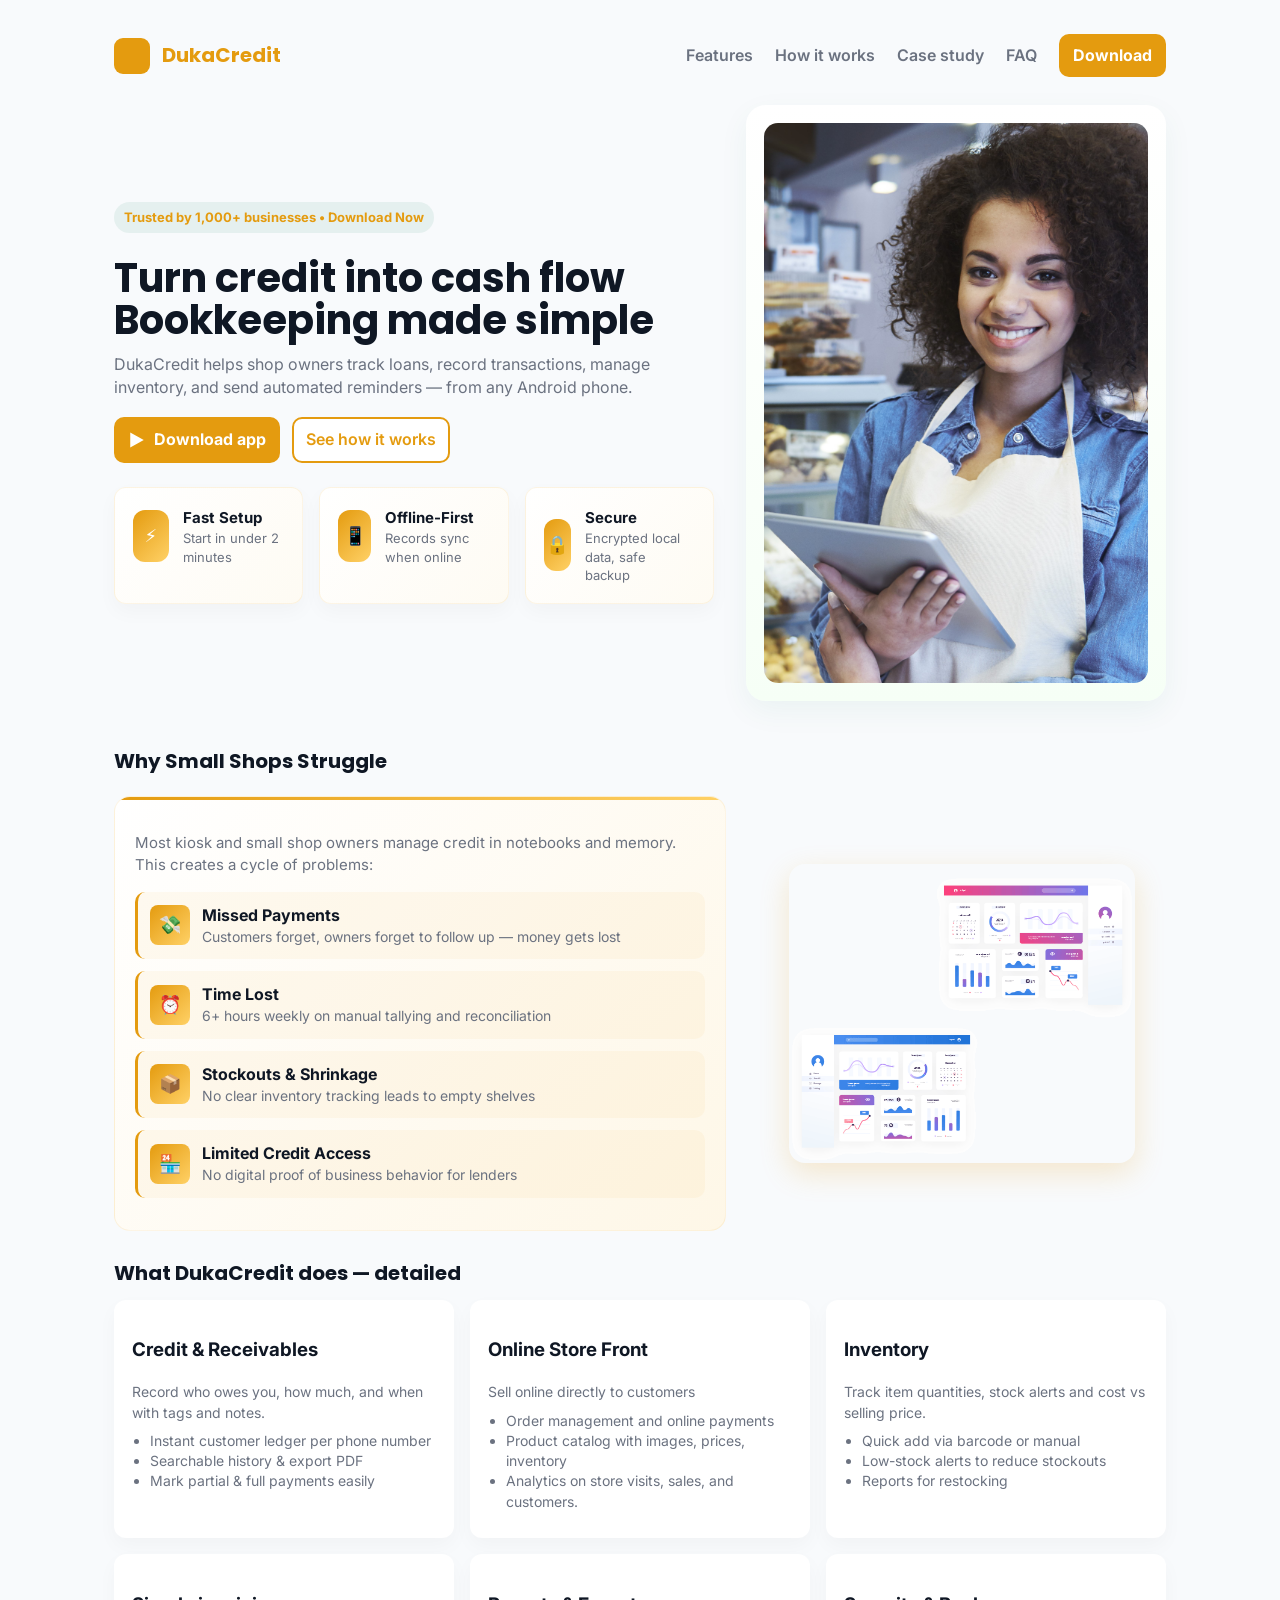
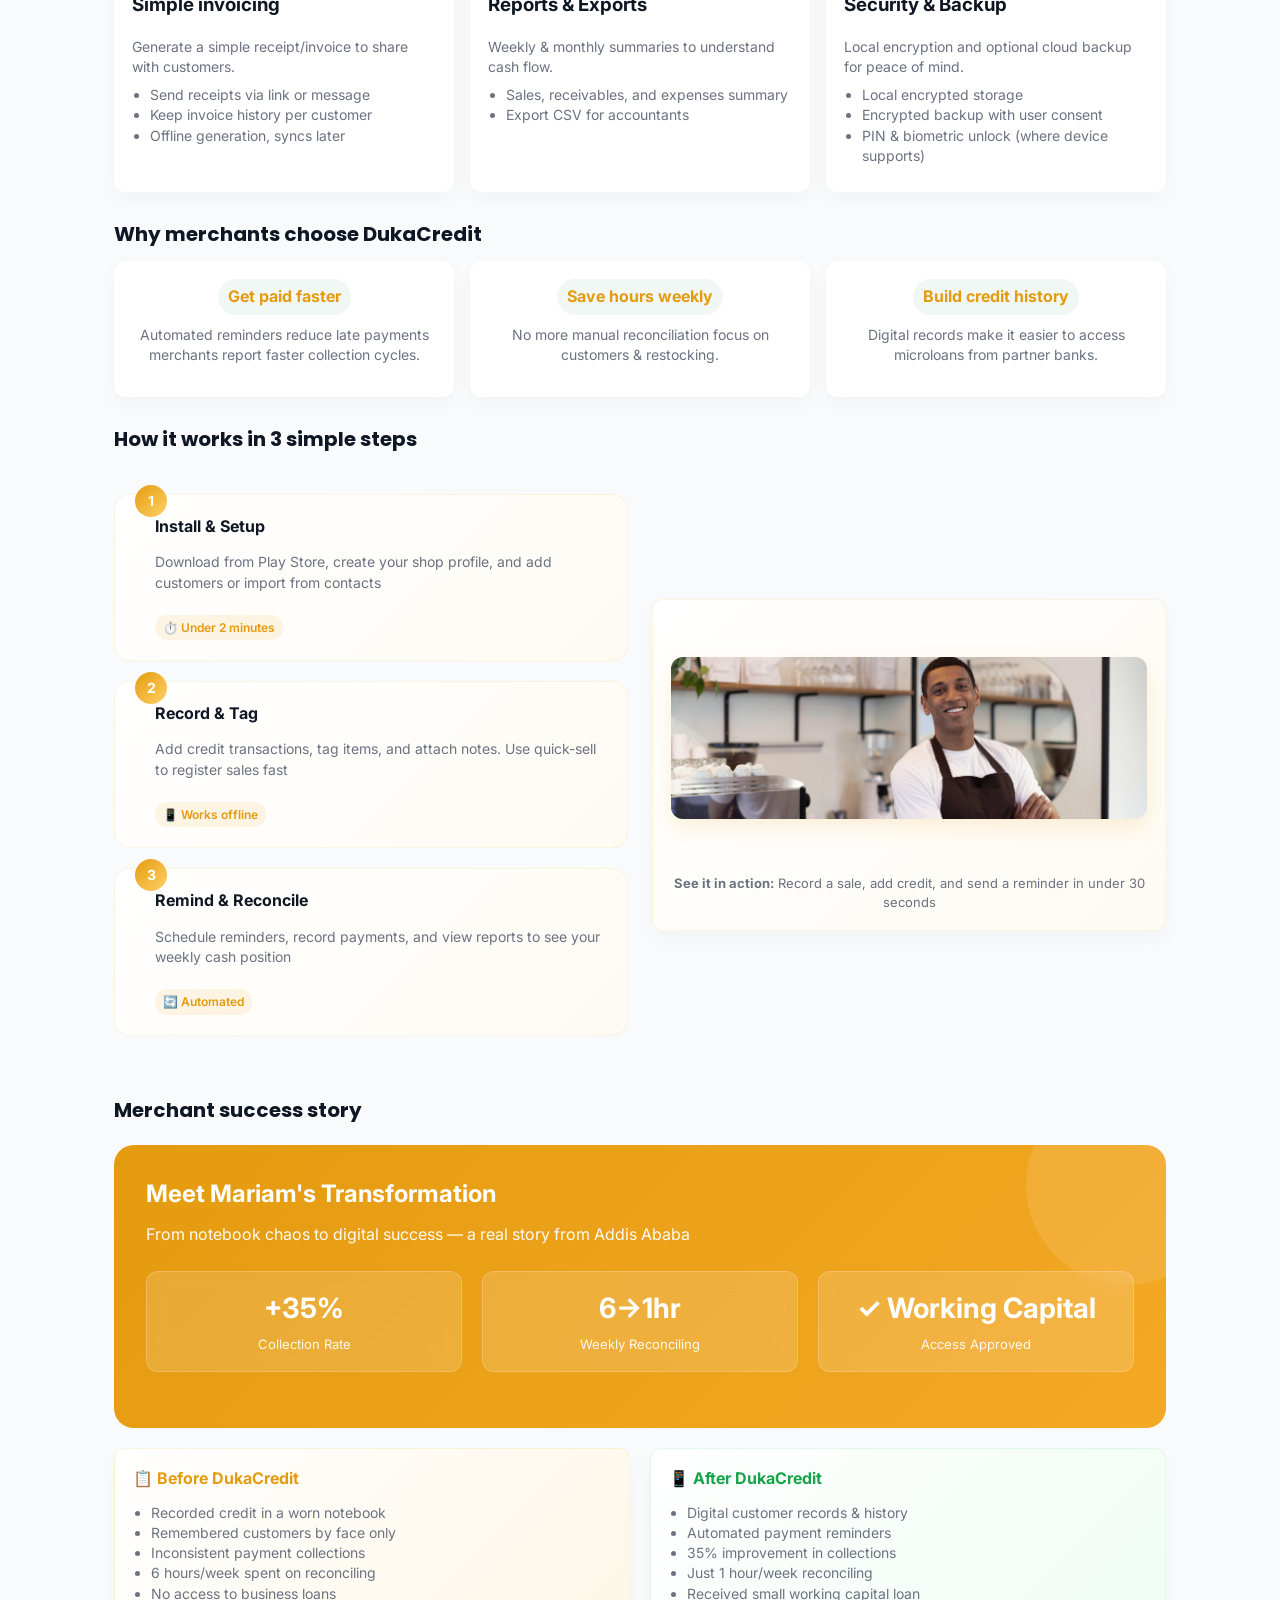
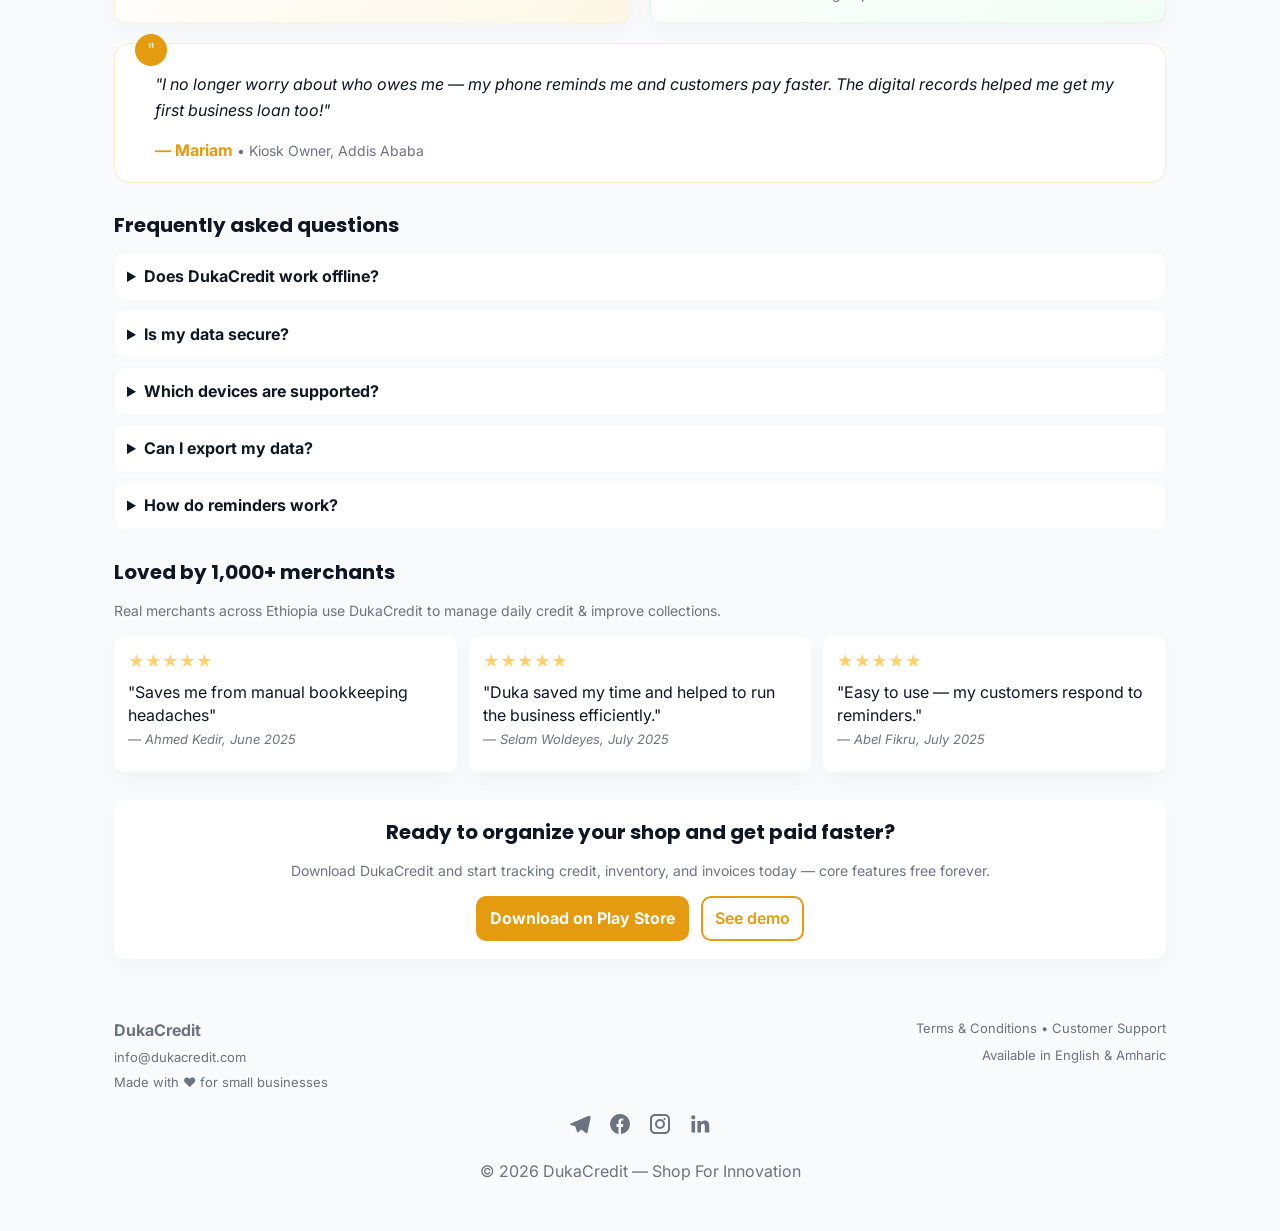
==== index.html @ 876d78b9 "index.html" ====
<!doctype html>
<html lang="en">
<head>
<meta charset="utf-8" />
<title> Duka Credit | Empowering Small Businesses </title>

<meta charset="utf-8">
<meta name="viewport" content="width=device-width, initial-scale=1.0">
<meta property="og:url" content="https://www.dukacredit.com" />
<meta property="og:type" content="website" />
        
<link rel="icon" type="image/png" href="images/base_logo.png">


<meta name="description" content="DukaCredit helps small shop owners track credit, manage inventory, and get paid faster. Free forever — designed for African micro and small businesses." />
<link rel="preconnect" href="https://fonts.gstatic.com" crossorigin>
<link href="https://fonts.googleapis.com/css2?family=Inter:wght@300;400;600&family=Poppins:wght@600;700&display=swap" rel="stylesheet">

<style>
  :root{
    --brand:#E49B0F;
    --accent:#FFD166;
    --dark:#0F1724;
    --muted:#6B7280;
    --bg:#F8FAFC;
    --card:#FFFFFF;
    --radius:12px;
    --max:1100px;
  }
  *{box-sizing:border-box}
  html,body{height:100%}
  body{font-family:Inter,system-ui,-apple-system,"Segoe UI",Roboto,Helvetica,Arial; margin:0; background:var(--bg); color:var(--dark); -webkit-font-smoothing:antialiased; line-height:1.45}
  .wrap{max-width:var(--max);margin:0 auto;padding:24px;}
  header{display:flex;align-items:center;justify-content:space-between;padding:10px 0;gap:12px}
  .logo{display:flex;gap:12px;align-items:center;font-family:Poppins,Inter;font-weight:700;color:var(--brand);font-size:20px}
  nav a{margin-left:18px;color:var(--muted);text-decoration:none;font-weight:600}
  .cta{background:var(--brand);color:white;padding:10px 14px;border-radius:10px;text-decoration:none;font-weight:700;display:inline-flex;align-items:center;gap:8px}
  .soft-cta{border:2px solid var(--brand);padding:9px 12px;border-radius:10px;background:white;color:var(--brand);text-decoration:none;font-weight:600}
  /* Hero */
  .hero{display:grid;grid-template-columns:1fr 420px;gap:32px;align-items:center;padding:18px 0}
  .eyebrow{display:inline-block;background:rgba(11,122,91,0.08);color:var(--brand);padding:6px 10px;border-radius:999px;font-weight:700;margin-bottom:16px;font-size:13px}
  h1{font-family:Poppins,Inter;font-size:40px;margin:8px 0 12px;line-height:1.05;color:var(--dark)}
  p.lead{color:var(--muted);margin:0 0 18px;font-size:16px}
  .actions{display:flex;gap:12px;flex-wrap:wrap}
  .phone-mock{background:linear-gradient(180deg,#fff,#f6fff6);border-radius:20px;padding:18px;box-shadow:0 10px 30px rgba(11,122,91,0.06);display:flex;justify-content:center;align-items:center}
  .screenshot{width:460px;height:560px;background:url('2.jpg') center/cover no-repeat;border-radius:14px}
  /* Grid utilities */
  .grid-3{display:grid;grid-template-columns:repeat(3,1fr);gap:16px}
  .card{background:var(--card);padding:18px;border-radius:12px;box-shadow:0 8px 20px rgba(15,23,36,0.03)}
  /* Enhanced feature highlights */
  .card:hover {
    transform: translateY(-2px);
    box-shadow: 0 12px 30px rgba(228,155,15,0.1);
  }
  .muted{color:var(--muted);font-size:14px}

  /* Enhanced Pain Section */
  .pain{display:flex;gap:32px;align-items:stretch;margin:20px 0}
  .pain .list{flex:1.2}
  .pain .visual{flex:0.8;display:flex;align-items:center;justify-content:center;position:relative}
  .pain-card{
    background:linear-gradient(135deg, #fff 0%, #fef7e7 100%);
    border:1px solid rgba(228,155,15,0.1);
    border-radius:16px;
    padding:20px;
    position:relative;
    overflow:hidden;
  }
  .pain-card::before{
    content:'';
    position:absolute;
    top:0;
    left:0;
    right:0;
    height:3px;
    background:linear-gradient(135deg, var(--brand) 0%, var(--accent) 100%);
  }
  .pain-stat{
    display:flex;
    align-items:center;
    gap:12px;
    margin:12px 0;
    padding:12px;
    background:rgba(228,155,15,0.05);
    border-radius:10px;
    border-left:3px solid var(--brand);
  }
  .pain-icon{
    width:40px;
    height:40px;
    border-radius:8px;
    background:linear-gradient(135deg, var(--brand) 0%, var(--accent) 100%);
    display:flex;
    align-items:center;
    justify-content:center;
    color:white;
    font-weight:bold;
    font-size:18px;
  }

  /* Enhanced How it Works */
  .how-step{
    position:relative;
    margin:20px 0;
    padding:20px;
    background:linear-gradient(135deg, #fff 0%, #fefbf3 100%);
    border-radius:16px;
    border:1px solid rgba(228,155,15,0.1);
    transition:all 0.3s ease;
  }
  .how-step:hover{
    transform:translateY(-2px);
    box-shadow:0 12px 30px rgba(228,155,15,0.1);
  }
  .step-number{
    position:absolute;
    top:-10px;
    left:20px;
    width:32px;
    height:32px;
    background:linear-gradient(135deg, var(--brand) 0%, var(--accent) 100%);
    border-radius:50%;
    display:flex;
    align-items:center;
    justify-content:center;
    color:white;
    font-weight:bold;
    font-size:14px;
  }
  .step-content{
    margin-left:20px;
  }
  .step-time{
    display:inline-block;
    background:rgba(228,155,15,0.1);
    color:var(--brand);
    padding:4px 8px;
    border-radius:12px;
    font-size:12px;
    font-weight:600;
    margin-top:8px;
  }

  /* Enhanced Success Story */
  .success-hero{
    background:linear-gradient(135deg, var(--brand) 0%, #f4a825 100%);
    color:white;
    border-radius:20px;
    padding:32px;
    margin:20px 0;
    position:relative;
    overflow:hidden;
  }
  .success-hero::before{
    content:'';
    position:absolute;
    top:0;
    right:0;
    width:200px;
    height:200px;
    background:rgba(255,255,255,0.1);
    border-radius:50%;
    transform:translate(60px, -60px);
  }
  .success-metrics{
    display:grid;
    grid-template-columns:repeat(3,1fr);
    gap:20px;
    margin:24px 0;
  }
  .success-metric{
    text-align:center;
    background:rgba(255,255,255,0.15);
    backdrop-filter:blur(10px);
    border-radius:12px;
    padding:16px;
    border:1px solid rgba(255,255,255,0.2);
  }
  .success-number{
    font-size:28px;
    font-weight:700;
    display:block;
    margin-bottom:4px;
  }
  .success-label{
    font-size:13px;
    opacity:0.9;
  }
  .quote-section{
    background:rgba(255,255,255,0.95);
    color:var(--dark);
    border-radius:16px;
    padding:20px;
    margin:20px 0;
    position:relative;
    border:1px solid rgba(228,155,15,0.2);
  }
  .quote-mark{
    position:absolute;
    top:-10px;
    left:20px;
    width:32px;
    height:32px;
    background:var(--brand);
    border-radius:50%;
    display:flex;
    align-items:center;
    justify-content:center;
    color:white;
    font-size:18px;
  }

  .feature-icon{width:52px;height:52px;border-radius:12px;background:linear-gradient(180deg,rgba(11,122,91,0.08),rgba(255,209,102,0.02));display:flex;align-items:center;justify-content:center;font-weight:700;color:var(--brand)}
  h2{font-family:Poppins,Inter;font-size:20px;margin:0 0 10px}
  ul.clean{padding-left:18px;margin:8px 0}
  /* case study */
  .case{display:grid;grid-template-columns:1fr 1fr;gap:18px;align-items:center}
  .case .metrics{display:flex;gap:12px;flex-wrap:wrap}
  .metric{background:linear-gradient(180deg,#fff,#fff);padding:12px;border-radius:10px;min-width:130px;text-align:center}
  .metric strong{display:block;font-size:20px;color:var(--brand)}
  /* Pricing */
  .pricing{display:grid;grid-template-columns:repeat(3,1fr);gap:14px;margin-top:12px}
  .price-card{border-radius:12px;padding:18px;background:linear-gradient(180deg,#fff,#fff);box-shadow:0 8px 20px rgba(15,23,36,0.03);text-align:center}
  .price {font-size:20px;font-weight:700;color:var(--brand);margin:8px 0}
  /* FAQ */
  .faq{display:grid;gap:8px}
  details{background:var(--card);padding:12px;border-radius:10px;border:1px solid rgba(15,23,36,0.03)}
  /* testimonials & trust */
  .trust{display:flex;gap:12px;align-items:center;flex-wrap:wrap}
  .logo-mini{height:34px;opacity:0.9}
  .testimonials{display:grid;grid-template-columns:repeat(3,1fr);gap:12px;margin-top:12px}
  .review{padding:14px;border-radius:10px;background:linear-gradient(180deg,#fff,#fff);box-shadow:0 8px 20px rgba(15,23,36,0.03)}
  /* footer */
  footer{margin-top:36px;padding:24px 0;color:var(--muted)}
  .footer-grid{display:flex;justify-content:space-between;gap:20px;flex-wrap:wrap}
  .small{font-size:13px}
  /* utility */
  .center{text-align:center}
  .pill{display:inline-flex;gap:10px;align-items:center;padding:6px 10px;border-radius:999px;background:rgba(11,122,91,0.06);color:var(--brand);font-weight:700}
  @media (max-width:1100px){:root{--max:940px}}
  @media (max-width:880px){
    .hero{grid-template-columns:1fr; text-align:center}
    nav{display:none}
    .phone-mock{margin:0 auto}
    .grid-3{grid-template-columns:1fr}
    .case{grid-template-columns:1fr}
    .pricing{grid-template-columns:1fr}
    .testimonials{grid-template-columns:1fr}
    .trust{justify-content:center}
    .pain{flex-direction:column;gap:20px}
    .success-metrics{grid-template-columns:1fr;gap:12px}
    .how-step{margin:16px 0}
  }
  /* focus styles */
  a:focus, button:focus {outline:3px solid rgba(11,122,91,0.14);outline-offset:2px}
</style>
</head>
<body>
  <div class="wrap">
    <header>
      <div class="logo" aria-label="DukaCredit brand">
        <svg width="36" height="36" viewBox="0 0 24 24" fill="none" aria-hidden><rect rx="6" width="24" height="24" fill="var(--brand)"/></svg>
        DukaCredit
      </div>

      <nav aria-label="Primary navigation">
        <a href="#features">Features</a>
        <a href="#how">How it works</a>
        <a href="#case">Case study</a>
        <a href="#faq">FAQ</a>
        <a class="cta" href="https://play.google.com/store/apps/details?id=com.dukafi.dukacredit" data-playstore>Download</a>
      </nav>
    </header>

    <!-- HERO -->
    <main role="main">
      <section class="hero" aria-labelledby="hero-heading">
        <div>
          <div class="eyebrow">Trusted by 1,000+ businesses • Download Now</div>
          <h1 id="hero-heading">Turn credit into cash flow  Bookkeeping made simple</h1>
          <p class="lead">DukaCredit helps shop owners track loans, record transactions, manage inventory, and send automated reminders — from any Android phone.</p>
          <div class="actions" role="group" aria-label="Primary CTAs">
            <a class="cta" href="https://play.google.com/store/apps/details?id=com.dukafi.dukacredit" data-playstore aria-label="Download DukaCredit on Play Store">
              <svg width="18" height="18" viewBox="0 0 24 24" aria-hidden><path fill="#fff" d="M3 2l18 10-18 10V2z"/></svg>
              Download app
            </a>
            <a class="soft-cta" href="https://www.youtube.com/@Dukacredit">See how it works</a>
          </div>

          <!-- Enhanced quick feature highlights -->
          <div style="margin-top:24px" aria-hidden>
            <div class="grid-3">
              <div class="card" style="background:linear-gradient(135deg, #fff 0%, #fefbf3 100%);border:1px solid rgba(228,155,15,0.1);transition:all 0.3s ease">
                <div style="display:flex;gap:14px;align-items:center">
                  <div class="feature-icon" style="background:linear-gradient(135deg, var(--brand) 0%, var(--accent) 100%);color:white;font-size:18px">⚡</div>
                  <div>
                    <strong style="color:var(--dark);font-size:15px">Fast Setup</strong>
                    <div class="muted" style="font-size:13px">Start in under 2 minutes</div>
                  </div>
                </div>
              </div>
              <div class="card" style="background:linear-gradient(135deg, #fff 0%, #fefbf3 100%);border:1px solid rgba(228,155,15,0.1);transition:all 0.3s ease">
                <div style="display:flex;gap:14px;align-items:center">
                  <div class="feature-icon" style="background:linear-gradient(135deg, var(--brand) 0%, var(--accent) 100%);color:white;font-size:18px">📱</div>
                  <div>
                    <strong style="color:var(--dark);font-size:15px">Offline-First</strong>
                    <div class="muted" style="font-size:13px">Records sync when online</div>
                  </div>
                </div>
              </div>
              <div class="card" style="background:linear-gradient(135deg, #fff 0%, #fefbf3 100%);border:1px solid rgba(228,155,15,0.1);transition:all 0.3s ease">
                <div style="display:flex;gap:14px;align-items:center">
                  <div class="feature-icon" style="background:linear-gradient(135deg, var(--brand) 0%, var(--accent) 100%);color:white;font-size:18px">🔒</div>
                  <div>
                    <strong style="color:var(--dark);font-size:15px">Secure</strong>
                    <div class="muted" style="font-size:13px">Encrypted local data, safe backup</div>
                  </div>
                </div>
              </div>
            </div>
          </div>
        </div>

        <aside class="phone-mock" aria-hidden="true">
          <div class="screenshot" role="img" aria-label="DukaCredit mobile screenshot"></div>
        </aside>
      </section>

      <!-- ENHANCED PAIN POINTS -->
      <section style="margin-top:28px" aria-labelledby="pain-heading">
        <h2 id="pain-heading">Why Small Shops Struggle</h2>
        <div class="pain" role="region" aria-label="Problems small shops face">
          <div class="list">
            <div class="pain-card">
              <p class="muted" style="margin-bottom:16px;font-size:15px">Most kiosk and small shop owners manage credit in notebooks and memory. This creates a cycle of problems:</p>
              
              <div class="pain-stat">
                <div class="pain-icon">💸</div>
                <div>
                  <strong>Missed Payments</strong>
                  <div class="muted">Customers forget, owners forget to follow up — money gets lost</div>
                </div>
              </div>

              <div class="pain-stat">
                <div class="pain-icon">⏰</div>
                <div>
                  <strong>Time Lost</strong>
                  <div class="muted">6+ hours weekly on manual tallying and reconciliation</div>
                </div>
              </div>

              <div class="pain-stat">
                <div class="pain-icon">📦</div>
                <div>
                  <strong>Stockouts & Shrinkage</strong>
                  <div class="muted">No clear inventory tracking leads to empty shelves</div>
                </div>
              </div>

              <div class="pain-stat">
                <div class="pain-icon">🏪</div>
                <div>
                  <strong>Limited Credit Access</strong>
                  <div class="muted">No digital proof of business behavior for lenders</div>
                </div>
              </div>
            </div>
          </div>
          <div class="visual">
            <img src="4.png" alt="Illustration of messy ledger" style="max-width:85%;border-radius:16px;box-shadow:0 10px 30px rgba(228,155,15,0.2)">
          </div>
        </div>
      </section>

      <!-- FEATURES (DETAILED) -->
      <section id="features" style="margin-top:28px">
        <h2>What DukaCredit does — detailed</h2>
        <div style="margin-top:12px">
          <div class="grid-3" role="list">
            <div class="card" role="listitem" aria-labelledby="f1">
              <h3 id="f1">Credit & Receivables</h3>
              <div class="muted">Record who owes you, how much, and when with tags and notes.</div>
              <ul class="clean muted">
                <li>Instant customer ledger per phone number</li>
                <li>Searchable history & export PDF</li>
                <li>Mark partial & full payments easily</li>
              </ul>
            </div>

            <div class="card" role="listitem" aria-labelledby="f2">
              <h3 id="f2">Online Store Front</h3>
              <div class="muted"> Sell online directly to customers </div>
              <ul class="clean muted">
                <li>Order management and online payments</li>
                <li>Product catalog with images, prices, inventory</li>
                <li>Analytics on store visits, sales, and customers.</li>
              </ul>
            </div>

            <div class="card" role="listitem" aria-labelledby="f3">
              <h3 id="f3">Inventory</h3>
              <div class="muted">Track item quantities, stock alerts and cost vs selling price.</div>
              <ul class="clean muted">
                <li>Quick add via barcode or manual</li>
                <li>Low-stock alerts to reduce stockouts</li>
                <li>Reports for restocking</li>
              </ul>
            </div>

            <div class="card" role="listitem" aria-labelledby="f4">
              <h3 id="f4">Simple invoicing</h3>
              <div class="muted">Generate a simple receipt/invoice to share with customers.</div>
              <ul class="clean muted">
                <li>Send receipts via link or message</li>
                <li>Keep invoice history per customer</li>
                <li>Offline generation, syncs later</li>
              </ul>
            </div>

            <div class="card" role="listitem" aria-labelledby="f5">
              <h3 id="f5">Reports & Exports</h3>
              <div class="muted">Weekly & monthly summaries to understand cash flow.</div>
              <ul class="clean muted">
                <li>Sales, receivables, and expenses summary</li>
                <li>Export CSV for accountants</li>
              </ul>
            </div>

            <div class="card" role="listitem" aria-labelledby="f6">
              <h3 id="f6">Security & Backup</h3>
              <div class="muted">Local encryption and optional cloud backup for peace of mind.</div>
              <ul class="clean muted">
                <li>Local encrypted storage</li>
                <li>Encrypted backup with user consent</li>
                <li>PIN & biometric unlock (where device supports)</li>
              </ul>
            </div>
          </div>
        </div>
      </section>

      <!-- BENEFITS -->
      <section style="margin-top:28px" aria-labelledby="benefits-heading">
        <h2 id="benefits-heading">Why merchants choose DukaCredit</h2>
        <div style="margin-top:12px" class="grid-3" aria-hidden>
          <div class="card center">
            <div class="pill">Get paid faster</div>
            <p class="muted" style="margin-top:10px">Automated reminders reduce late payments merchants report faster collection cycles.</p>
          </div>
          <div class="card center">
            <div class="pill">Save hours weekly</div>
            <p class="muted" style="margin-top:10px">No more manual reconciliation focus on customers & restocking.</p>
          </div>
          <div class="card center">
            <div class="pill">Build credit history</div>
            <p class="muted" style="margin-top:10px">Digital records make it easier to access microloans from partner banks.</p>
          </div>
        </div>
      </section>

      <!-- ENHANCED HOW IT WORKS -->
      <section id="how" style="margin-top:28px" aria-labelledby="how-heading">
        <h2 id="how-heading">How it works in 3 simple steps</h2>
        <div style="margin-top:20px;display:grid;grid-template-columns:1fr 1fr;gap:24px;align-items:center">
          <div>
            <div class="how-step">
              <div class="step-number">1</div>
              <div class="step-content">
                <strong>Install & Setup</strong>
                <p class="muted">Download from Play Store, create your shop profile, and add customers or import from contacts</p>
                <span class="step-time">⏱️ Under 2 minutes</span>
              </div>
            </div>

            <div class="how-step">
              <div class="step-number">2</div>
              <div class="step-content">
                <strong>Record & Tag</strong>
                <p class="muted">Add credit transactions, tag items, and attach notes. Use quick-sell to register sales fast</p>
                <span class="step-time">📱 Works offline</span>
              </div>
            </div>

            <div class="how-step">
              <div class="step-number">3</div>
              <div class="step-content">
                <strong>Remind & Reconcile</strong>
                <p class="muted">Schedule reminders, record payments, and view reports to see your weekly cash position</p>
                <span class="step-time">🔄 Automated</span>
              </div>
            </div>
          </div>

          <div>
            <div class="card center" style="background:linear-gradient(135deg, #fff 0%, #fefbf3 100%);border:1px solid rgba(228,155,15,0.1);" aria-hidden>
              <div style="height:240px;display:flex;align-items:center;justify-content:center">
                <img src="6.jpg" alt="Demo showing app recording sale, adding credit, and sending reminder" style="max-width:100%;border-radius:12px;box-shadow:0 8px 20px rgba(228,155,15,0.15)">
              </div>
              <div class="muted" style="margin-top:16px;font-size:13px">
                <strong>See it in action:</strong> Record a sale, add credit, and send a reminder in under 30 seconds
              </div>
            </div>
          </div>
        </div>
      </section>

      <!-- ENHANCED SUCCESS STORY -->
      <section id="case" style="margin-top:40px" aria-labelledby="case-heading">
        <h2 id="case-heading">Merchant success story</h2>
        
        <div class="success-hero">
          <h3 style="margin:0 0 12px;font-size:24px">Meet Mariam's Transformation</h3>
          <p style="margin:0 0 20px;opacity:0.95;font-size:16px">From notebook chaos to digital success — a real story from Addis Ababa</p>
          
          <div class="success-metrics">
            <div class="success-metric">
              <span class="success-number">+35%</span>
              <span class="success-label">Collection Rate</span>
            </div>
            <div class="success-metric">
              <span class="success-number">6→1hr</span>
              <span class="success-label">Weekly Reconciling</span>
            </div>
            <div class="success-metric">
              <span class="success-number">✓ Working Capital</span>
              <span class="success-label">Access Approved</span>
            </div>
          </div>
        </div>

        <div style="display:grid;grid-template-columns:1fr 1fr;gap:20px;margin-top:20px">
          <div class="card" style="background:linear-gradient(135deg, #fff 0%, #fef7e7 100%);border:1px solid rgba(228,155,15,0.1);">
            <h4 style="margin:0 0 12px;color:var(--brand)">📋 Before DukaCredit</h4>
            <ul class="clean muted" style="margin:0">
              <li>Recorded credit in a worn notebook</li>
              <li>Remembered customers by face only</li>
              <li>Inconsistent payment collections</li>
              <li>6 hours/week spent on reconciling</li>
              <li>No access to business loans</li>
            </ul>
          </div>

          <div class="card" style="background:linear-gradient(135deg, #fff 0%, #f0fdf4 100%);border:1px solid rgba(34,197,94,0.1);">
            <h4 style="margin:0 0 12px;color:#16a34a">📱 After DukaCredit</h4>
            <ul class="clean muted" style="margin:0">
              <li>Digital customer records & history</li>
              <li>Automated payment reminders</li>
              <li>35% improvement in collections</li>
              <li>Just 1 hour/week reconciling</li>
              <li>Received small working capital loan</li>
            </ul>
          </div>
        </div>

        <div class="quote-section">
          <div class="quote-mark">"</div>
          <p style="margin:8px 0 16px;font-style:italic;font-size:16px;line-height:1.6;padding-left:20px">
            "I no longer worry about who owes me — my phone reminds me and customers pay faster. The digital records helped me get my first business loan too!"
          </p>
          <div style="padding-left:20px">
            <strong style="color:var(--brand)">— Mariam</strong>
            <span class="muted" style="font-size:14px"> • Kiosk Owner, Addis Ababa</span>
          </div>
        </div>
      </section>

      <!-- FAQ -->
      <section id="faq" style="margin-top:28px" aria-labelledby="faq-heading">
        <h2 id="faq-heading">Frequently asked questions</h2>
        <div class="faq" style="margin-top:12px">
          <details>
            <summary><strong>Does DukaCredit work offline?</strong></summary>
            <div class="muted" style="margin-top:8px">Yes core features are offline-first. Changes sync when your device reconnects to the internet.</div>
          </details>
          <details>
            <summary><strong>Is my data secure?</strong></summary>
            <div class="muted" style="margin-top:8px">Data is stored locally and encrypted. Optional cloud backup is encrypted and requires your consent.</div>
          </details>
          <details>
            <summary><strong>Which devices are supported?</strong></summary>
            <div class="muted" style="margin-top:8px">DukaCredit currently supports Android devices (Play Store). iOS support is planned.</div>
          </details>
          <details>
            <summary><strong>Can I export my data?</strong></summary>
            <div class="muted" style="margin-top:8px">Yes export customers & transactions as PDF for accountants or backups.</div>
          </details>
          <details>
            <summary><strong>How do reminders work?</strong></summary>
            <div class="muted" style="margin-top:8px">You can schedule reminders and choose templates. Reminders are sent via SMS/Telegram-like links depending on device support.</div>
          </details>
        </div>
      </section>

      <!-- TESTIMONIALS & TRUST -->
      <section style="margin-top:28px" aria-labelledby="social-proof">
        <h2 id="social-proof">Loved by 1,000+ merchants</h2>
        <p class="muted">Real merchants across Ethiopia use DukaCredit to manage daily credit & improve collections.</p>

        <div class="testimonials" style="margin-top:12px" aria-live="polite">
          <div class="review">
            <div style="font-weight:700;color:var(--accent)">★★★★★</div>
            <p style="margin:8px 0">"Saves me from manual bookkeeping headaches" <br><em class="small muted">— Ahmed Kedir, June 2025</em></p>
          </div>
          <div class="review">
            <div style="font-weight:700;color:var(--accent)">★★★★★</div>
            <p style="margin:8px 0">"Duka saved my time and helped to run the business efficiently." <br><em class="small muted">— Selam Woldeyes, July 2025</em></p>
          </div>
          <div class="review">
            <div style="font-weight:700;color:var(--accent)">★★★★★</div>
            <p style="margin:8px 0">"Easy to use — my customers respond to reminders." <br><em class="small muted">— Abel Fikru, July 2025</em></p>
          </div>
        </div>

      
      </section>

      <!-- FINAL CTA -->
      <section style="margin-top:28px" class="card center" aria-labelledby="final-cta">
        <h2 id="final-cta">Ready to organize your shop and get paid faster?</h2>
        <p class="muted">Download DukaCredit and start tracking credit, inventory, and invoices today — core features free forever.</p>
        <div style="margin-top:12px;display:flex;gap:12px;justify-content:center;flex-wrap:wrap">
          <a class="cta" href="https://play.google.com/store/apps/details?id=com.dukafi.dukacredit" data-playstore aria-label="Download DukaCredit on Play Store">Download on Play Store</a>
          <a class="soft-cta" href="https://www.youtube.com/@Dukacredit">See demo</a>
        </div>
      </section>
    </main>

    <!-- FOOTER -->
    <footer>
  

  <div class="footer-grid">
    <div>
      <div style="font-weight:700">DukaCredit</div>
      <div class="small" style="margin-top:6px">info@dukacredit.com</div>
      <div class="small muted" style="margin-top:6px">Made with ♥ for small businesses</div>
    </div>

    <div style="text-align:right">

      <div class="small"> 
        <a href="https://www.dukacredit.com/T&C.html" style="color:inherit;text-decoration:none">Terms & Conditions</a> • 
        <a href="https://t.me/dcmukerabot" style="color:inherit;text-decoration:none">Customer Support</a> 
      </div>
      <div style="margin-top:8px" class="small muted">Available in English & Amharic</div>
    </div>
  </div>

  <!-- Social media icons -->
 


  <div style="text-align:center;margin-top:20px;display:flex;justify-content:center;gap:16px">

    <a href="https://t.me/DukaCredit" target="_blank" aria-label="Telegram" style="color:var(--muted)">
      <svg xmlns="http://www.w3.org/2000/svg" width="24" height="24" fill="currentColor"><path d="M21.5 3.5 2.8 11.4c-1.2.5-1.2 1.2-.2 1.5l4.6 1.4 1.8 5.4c.2.5.4.7.8.7s.6-.2.8-.5l2.6-2.5 4.7 3.5c.9.5 1.5.2 1.7-.9l3-14.2c.3-1.2-.4-1.8-1.3-1.4z"/></svg>
    </a>

    <a href="https://www.facebook.com/61578739141669" target="_blank" aria-label="Facebook" style="color:var(--muted)">
      <svg xmlns="http://www.w3.org/2000/svg" width="24" height="24" fill="currentColor"><path d="M22 12a10 10 0 1 0-11.5 9.9v-7h-2v-3h2v-2.3c0-2 1.2-3.1 3-3.1.9 0 1.8.1 1.8.1v2h-1c-1 0-1.3.6-1.3 1.2V12h2.3l-.4 3h-1.9v7A10 10 0 0 0 22 12"/></svg>
    </a>
    <a href="https://www.instagram.com/dukacredit/" target="_blank" aria-label="Instagram" style="color:var(--muted)">
      <svg xmlns="http://www.w3.org/2000/svg" width="24" height="24" fill="currentColor"><path d="M7 2C4.2 2 2 4.2 2 7v10c0 2.8 2.2 5 5 5h10c2.8 0 5-2.2 5-5V7c0-2.8-2.2-5-5-5H7zm10 2c1.7 0 3 1.3 3 3v10c0 1.7-1.3 3-3 3H7c-1.7 0-3-1.3-3-3V7c0-1.7 1.3-3 3-3h10zm-5 3a5 5 0 1 0 0 10 5 5 0 0 0 0-10zm0 2a3 3 0 1 1 0 6 3 3 0 0 1 0-6zm4.5-3a1.1 1.1 0 1 0 0 2.2 1.1 1.1 0 0 0 0-2.2z"/></svg>
    </a>
    
    <a href="https://www.linkedin.com/company/duka-credit" target="_blank" aria-label="LinkedIn" style="color:var(--muted)">
      <svg xmlns="http://www.w3.org/2000/svg" width="24" height="24" fill="currentColor"><path d="M20.4 20.4h-3.6v-5.6c0-1.3 0-3-1.8-3s-2 1.4-2 2.9v5.7H9.4V9h3.4v1.6h.1c.5-1 1.8-2 3.7-2 4 0 4.7 2.6 4.7 6v5.8zM5.3 7.4a2.1 2.1 0 1 1 0-4.2 2.1 2.1 0 0 1 0 4.2zM7.1 20.4H3.5V9h3.6v11.4z"/></svg>
    </a>
  </div>

  <div style="text-align:center;margin-top:18px;color:var(--muted)">© <span id="year"></span> DukaCredit — Shop For Innovation</div>


  </div>

<script>
  // set current year
  document.getElementById('year').textContent = new Date().getFullYear();

  // Fill playstore links; replace with real url
  document.querySelectorAll('[data-playstore]').forEach(el=>{
    const href = 'https://play.google.com/store/apps/details?id=com.dukafi.dukacredit'; // <-- REPLACE HERE
    if(el.tagName.toLowerCase() === 'a'){ el.href = href; el.target = '_blank'; el.rel = 'noopener'; }
  });

  // Small accessibility: allow keyboard to open details via Enter when focused
  document.querySelectorAll('summary').forEach(s=>{
    s.tabIndex = 0;
    s.addEventListener('keydown', (e)=>{
      if(e.key === 'Enter' || e.key === ' '){
        e.preventDefault();
        s.parentElement.open = !s.parentElement.open;
      }
    });
  });
</script>
</body>

</html>
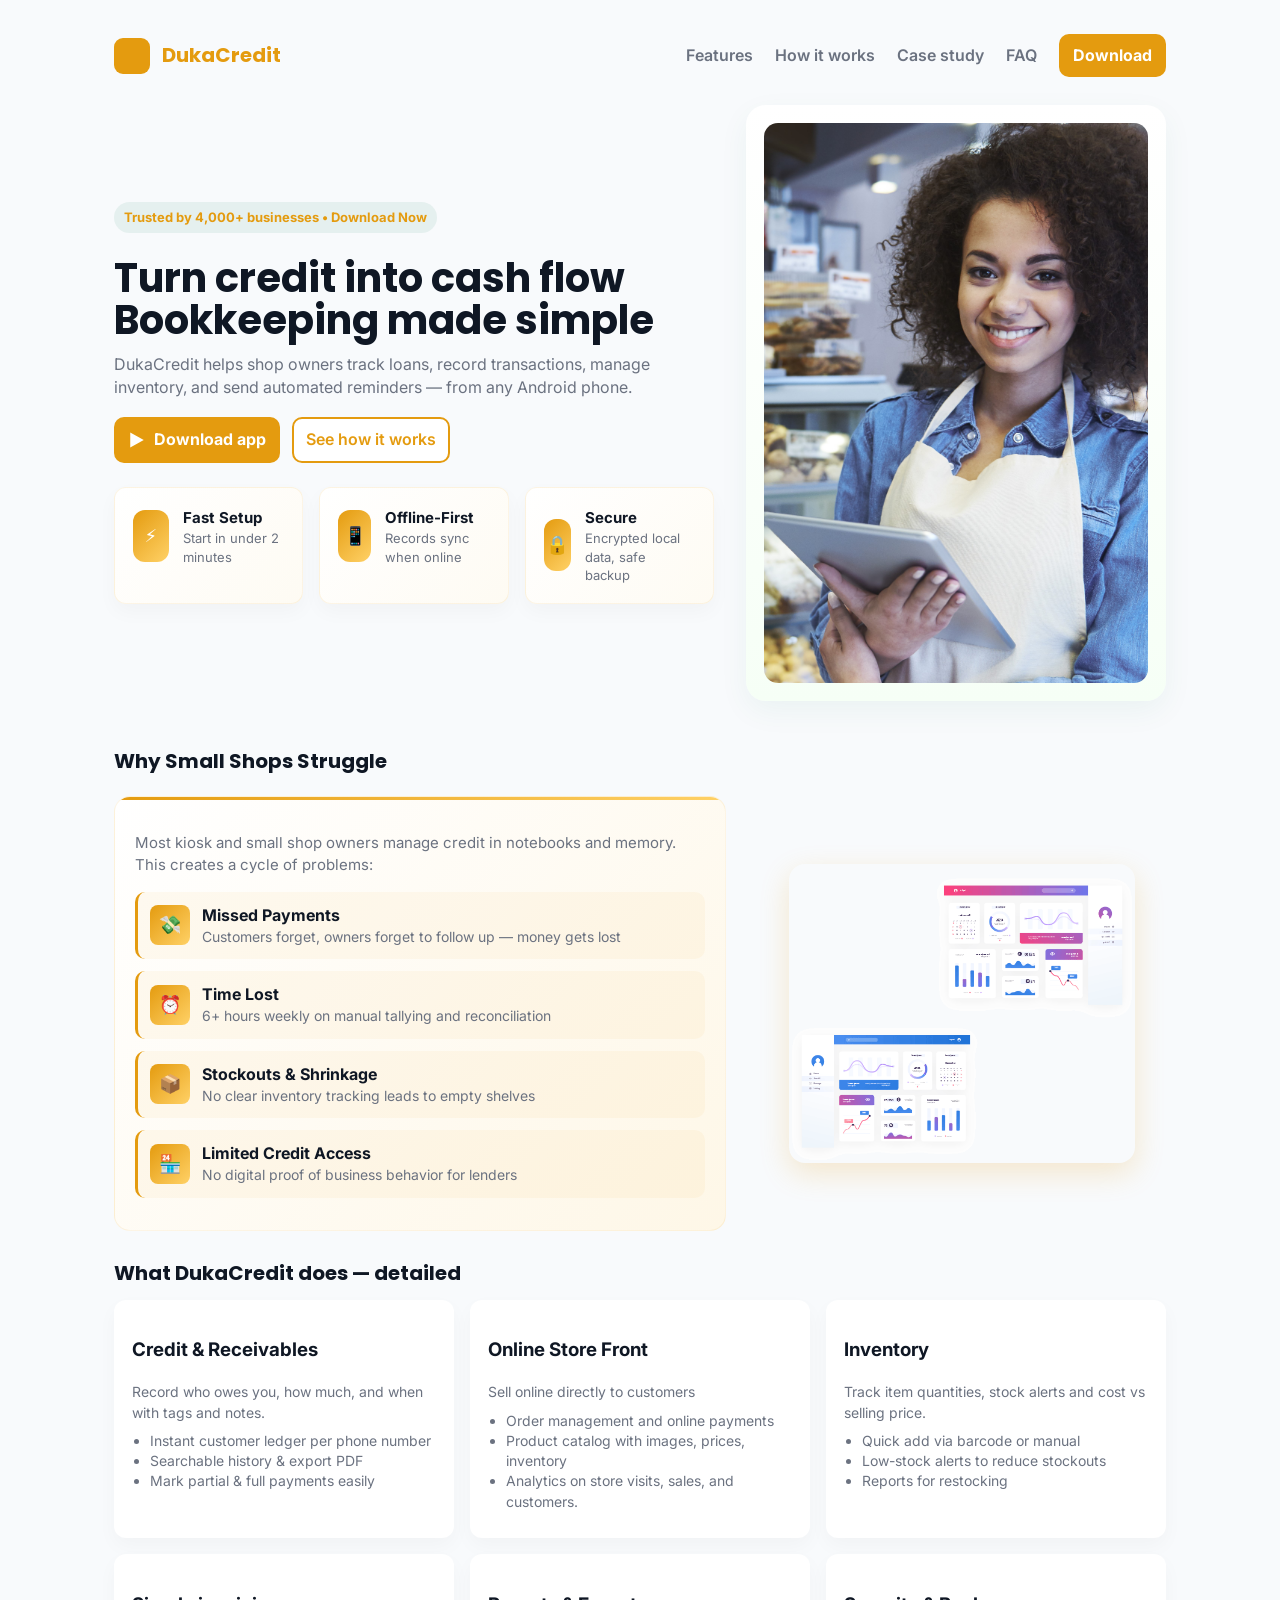
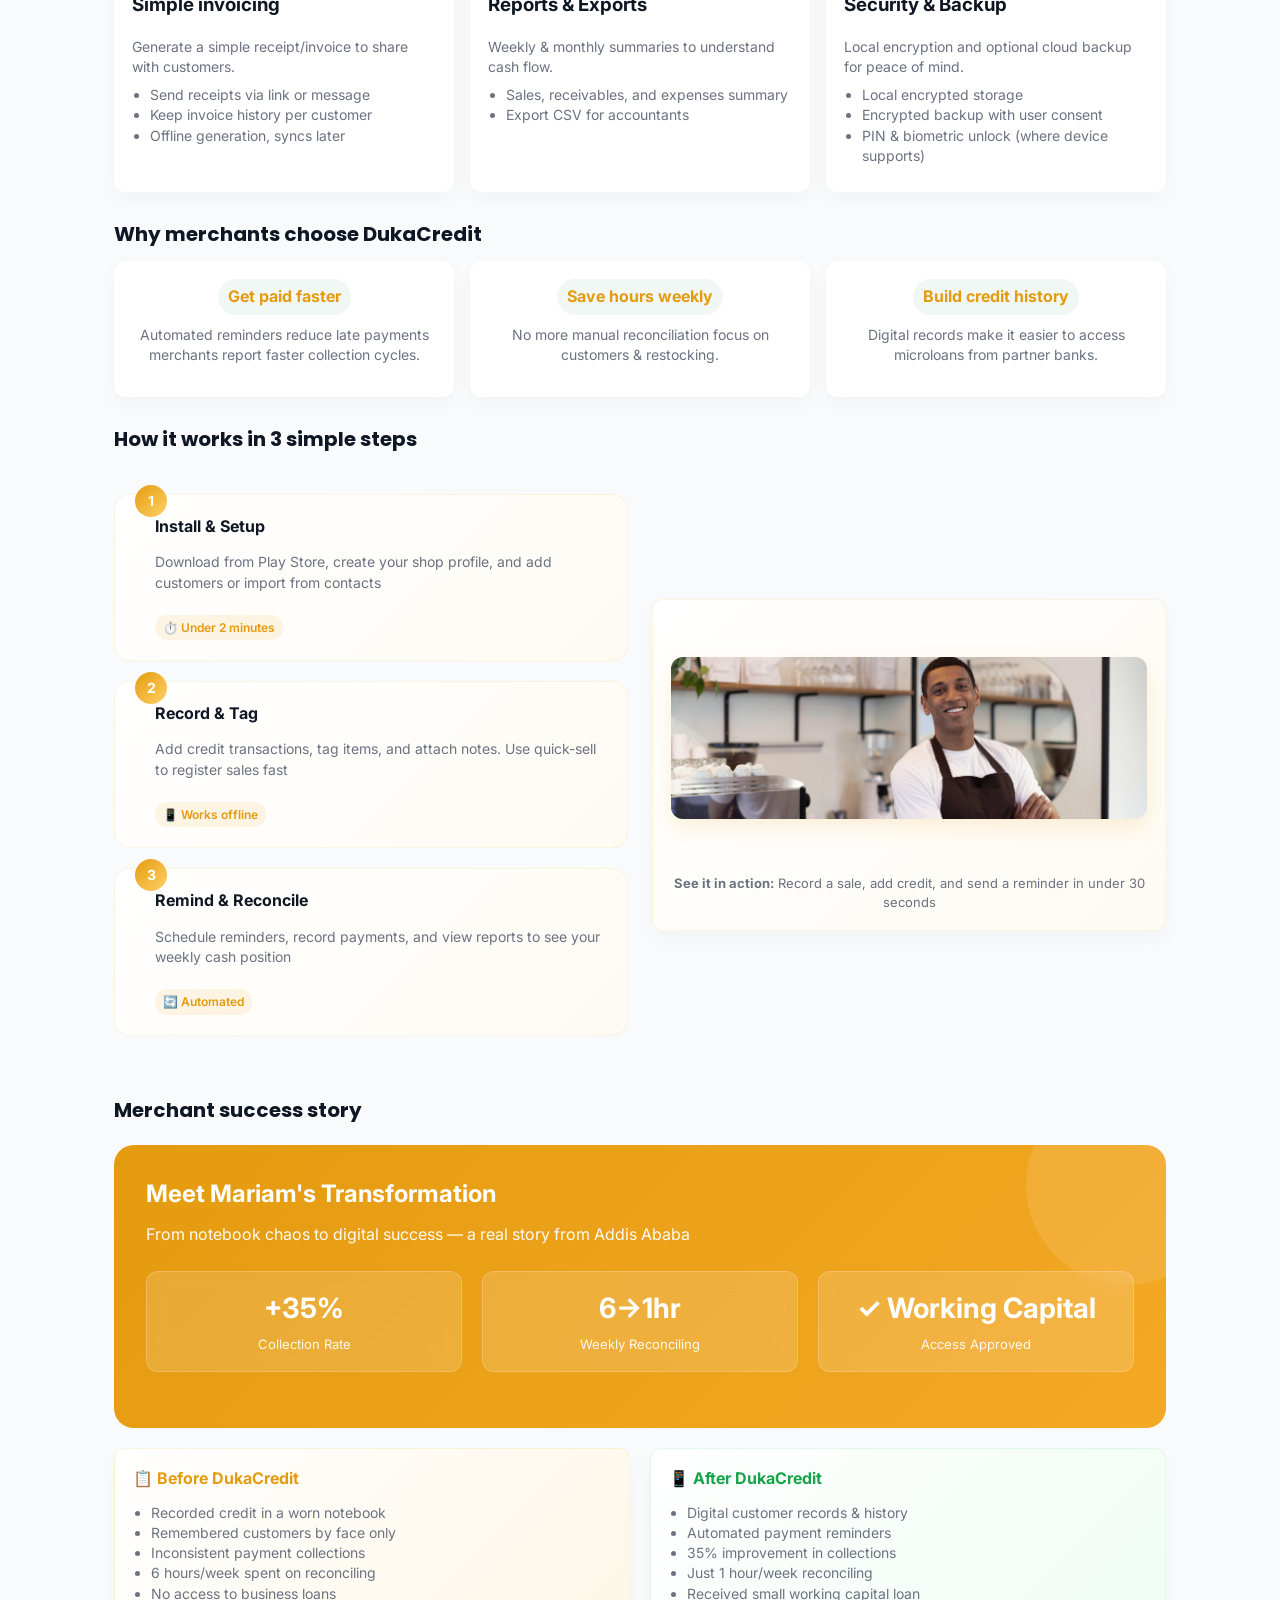
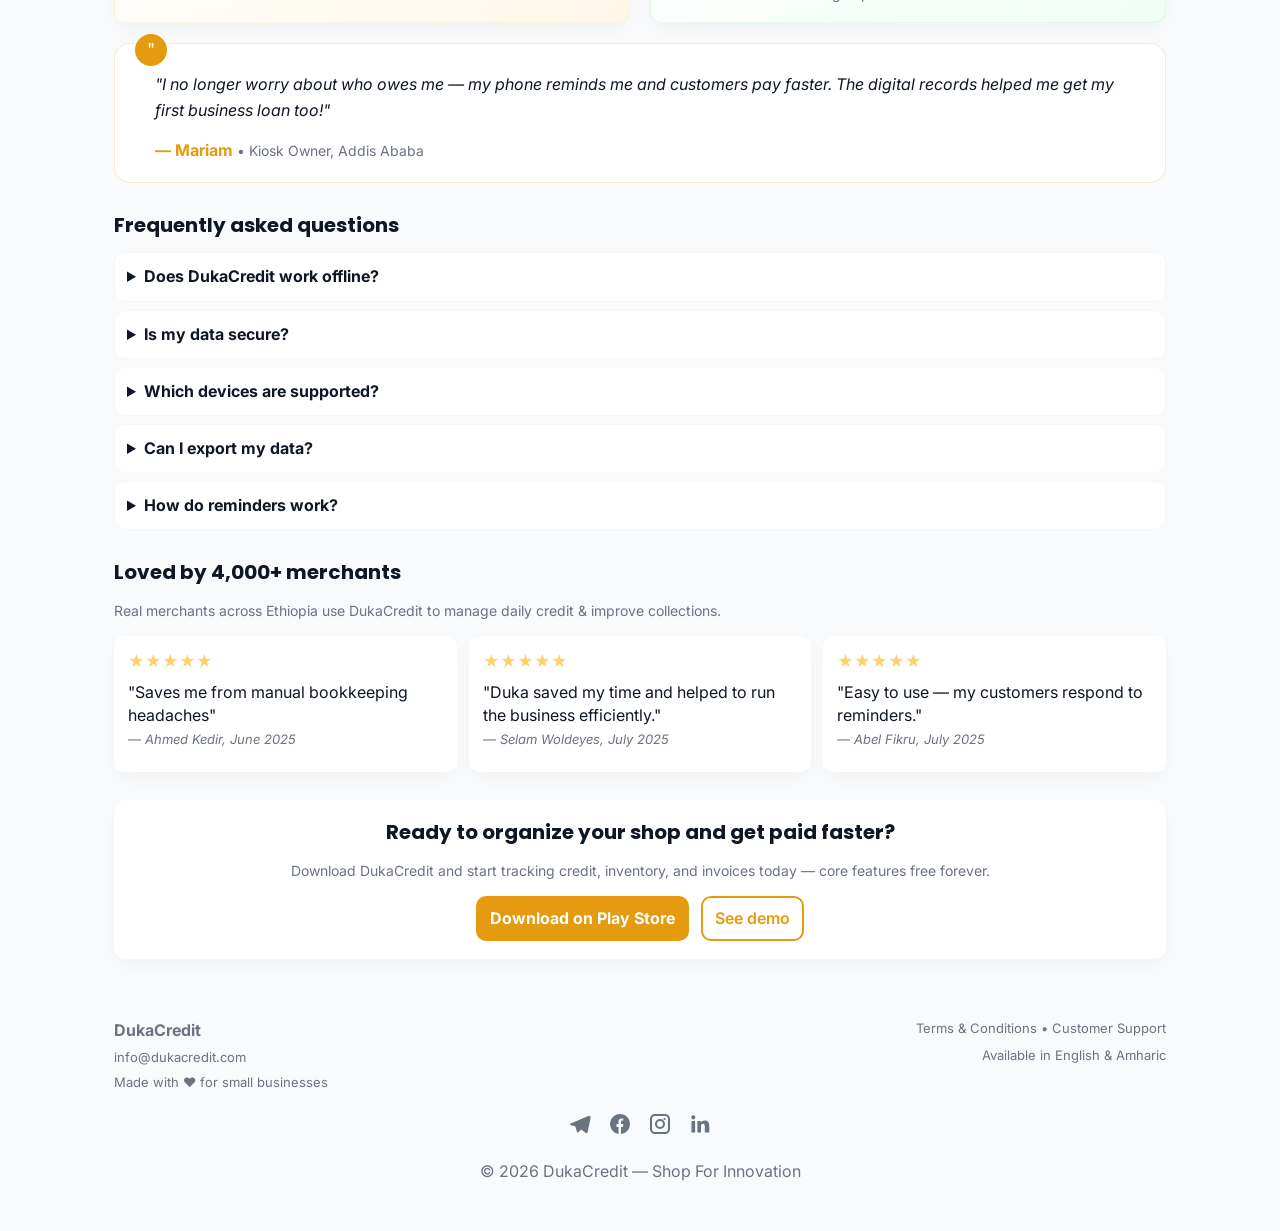
==== commit 0f44c3d6: "index.html" ====
--- a/index.html
+++ b/index.html
@@ -268,7 +268,7 @@
         <a href="#how">How it works</a>
         <a href="#case">Case study</a>
         <a href="#faq">FAQ</a>
-        <a class="cta" href="https://play.google.com/store/apps/details?id=com.dukafi.dukacredit" data-playstore>Download</a>
+        <a class="cta" href="https://drive.google.com/file/d/1fRrSF2MbZfie0YDmbnVj4YCX3J4Oacnz/view?usp=drive_link" data-playstore>Download</a>
       </nav>
     </header>
 
@@ -276,11 +276,11 @@
     <main role="main">
       <section class="hero" aria-labelledby="hero-heading">
         <div>
-          <div class="eyebrow">Trusted by 1,000+ businesses • Download Now</div>
+          <div class="eyebrow">Trusted by 4,000+ businesses • Download Now</div>
           <h1 id="hero-heading">Turn credit into cash flow  Bookkeeping made simple</h1>
           <p class="lead">DukaCredit helps shop owners track loans, record transactions, manage inventory, and send automated reminders — from any Android phone.</p>
           <div class="actions" role="group" aria-label="Primary CTAs">
-            <a class="cta" href="https://play.google.com/store/apps/details?id=com.dukafi.dukacredit" data-playstore aria-label="Download DukaCredit on Play Store">
+            <a class="cta" href="https://play.google.com/store/apps/details?id=com.dukafi.dukacredit" data-playstore aria-label="Download DukaCredit">
               <svg width="18" height="18" viewBox="0 0 24 24" aria-hidden><path fill="#fff" d="M3 2l18 10-18 10V2z"/></svg>
               Download app
             </a>
@@ -594,7 +594,7 @@
 
       <!-- TESTIMONIALS & TRUST -->
       <section style="margin-top:28px" aria-labelledby="social-proof">
-        <h2 id="social-proof">Loved by 1,000+ merchants</h2>
+        <h2 id="social-proof">Loved by 4,000+ merchants</h2>
         <p class="muted">Real merchants across Ethiopia use DukaCredit to manage daily credit & improve collections.</p>
 
         <div class="testimonials" style="margin-top:12px" aria-live="polite">
@@ -704,3 +704,7 @@
 
 
 
+
+
+
+
